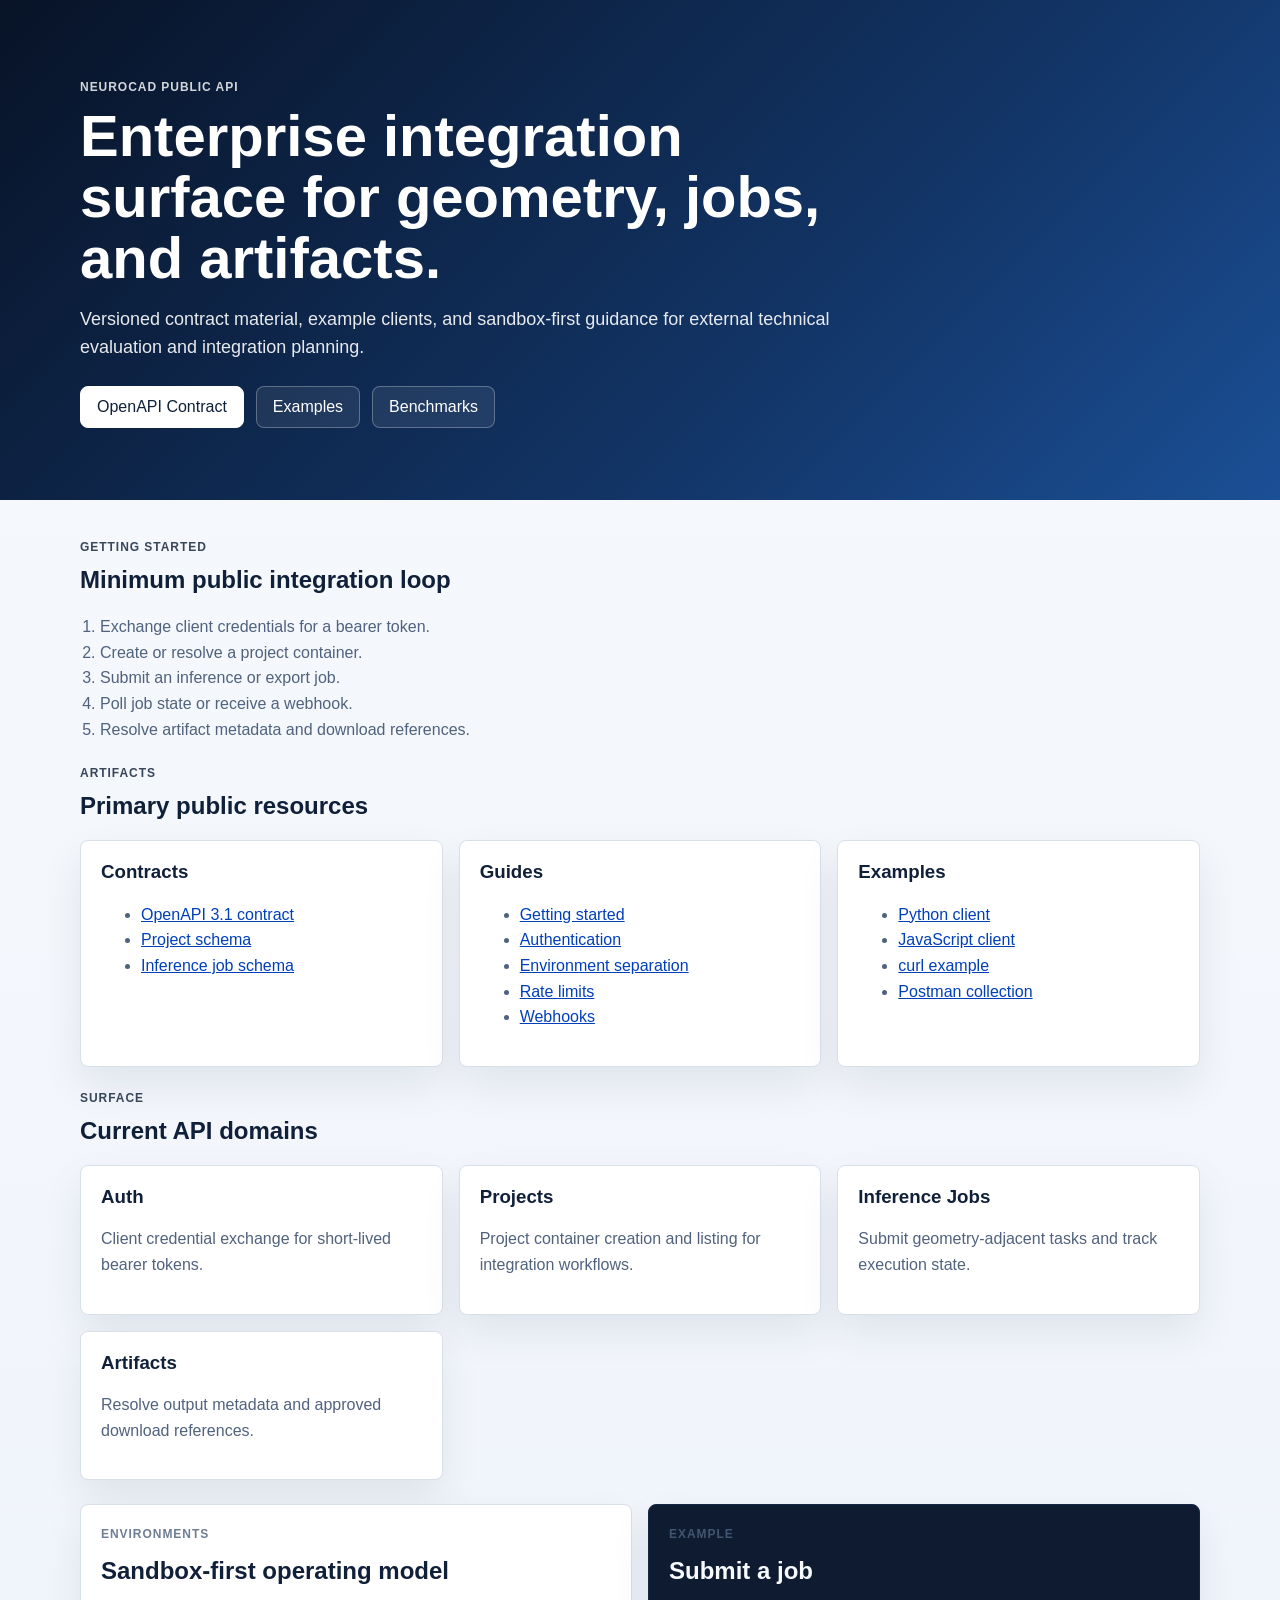
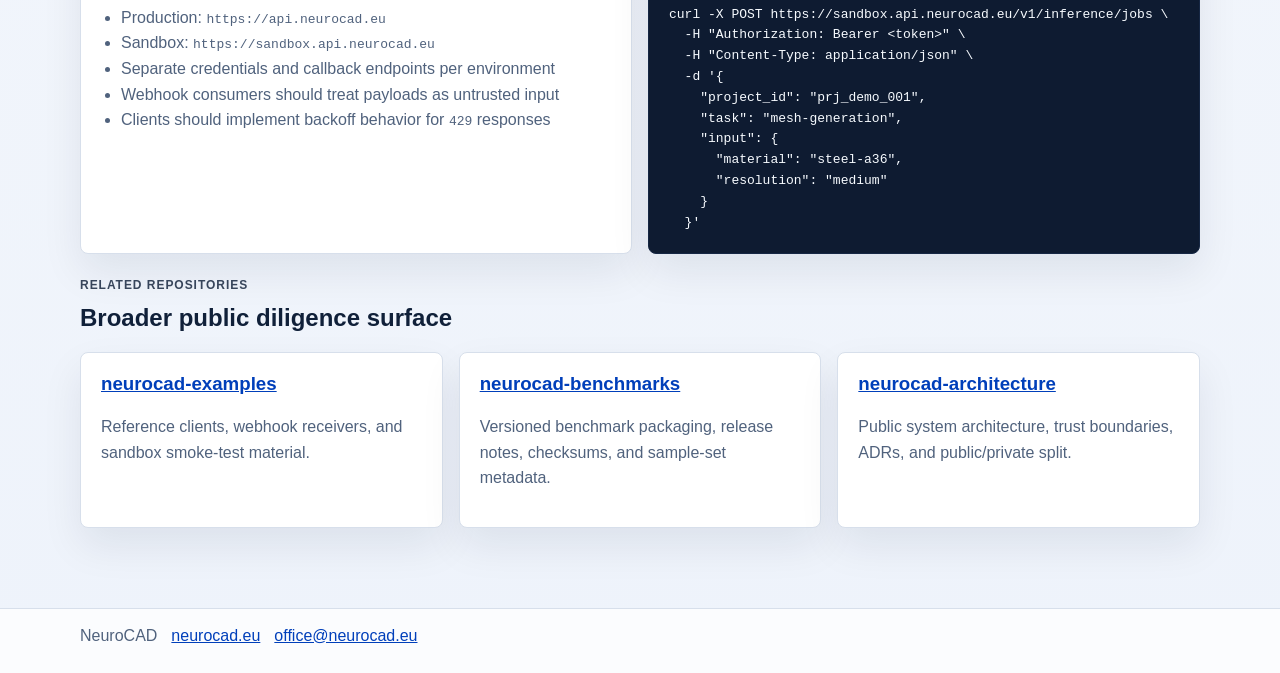
==== docs/index.html @ cb2d6a47 "docs: publish api docs portal" ====
<!doctype html>
<html lang="en">
  <head>
    <meta charset="utf-8" />
    <meta name="viewport" content="width=device-width, initial-scale=1" />
    <title>NeuroCAD Public API</title>
    <meta
      name="description"
      content="Public API contracts, schemas, examples, and integration guidance for NeuroCAD."
    />
    <link rel="stylesheet" href="./styles.css" />
  </head>
  <body>
    <header class="hero">
      <div class="hero__inner">
        <p class="eyebrow">NeuroCAD Public API</p>
        <h1>Enterprise integration surface for geometry, jobs, and artifacts.</h1>
        <p class="lead">
          Versioned contract material, example clients, and sandbox-first guidance
          for external technical evaluation and integration planning.
        </p>
        <div class="hero__actions">
          <a class="button button--primary" href="https://github.com/neurocad-eu/neurocad-api-docs/blob/main/openapi/openapi.yaml">OpenAPI Contract</a>
          <a class="button" href="https://github.com/neurocad-eu/neurocad-examples">Examples</a>
          <a class="button" href="https://github.com/neurocad-eu/neurocad-benchmarks">Benchmarks</a>
        </div>
      </div>
    </header>

    <main class="page">
      <section class="section">
        <div class="section__heading">
          <p class="section__eyebrow">Getting Started</p>
          <h2>Minimum public integration loop</h2>
        </div>
        <ol class="steps">
          <li>Exchange client credentials for a bearer token.</li>
          <li>Create or resolve a project container.</li>
          <li>Submit an inference or export job.</li>
          <li>Poll job state or receive a webhook.</li>
          <li>Resolve artifact metadata and download references.</li>
        </ol>
      </section>

      <section class="section">
        <div class="section__heading">
          <p class="section__eyebrow">Artifacts</p>
          <h2>Primary public resources</h2>
        </div>
        <div class="grid">
          <article class="card">
            <h3>Contracts</h3>
            <ul>
              <li><a href="https://github.com/neurocad-eu/neurocad-api-docs/blob/main/openapi/openapi.yaml">OpenAPI 3.1 contract</a></li>
              <li><a href="https://github.com/neurocad-eu/neurocad-api-docs/blob/main/schemas/project.schema.json">Project schema</a></li>
              <li><a href="https://github.com/neurocad-eu/neurocad-api-docs/blob/main/schemas/inference-job.schema.json">Inference job schema</a></li>
            </ul>
          </article>
          <article class="card">
            <h3>Guides</h3>
            <ul>
              <li><a href="https://github.com/neurocad-eu/neurocad-api-docs/blob/main/guides/getting-started.md">Getting started</a></li>
              <li><a href="https://github.com/neurocad-eu/neurocad-api-docs/blob/main/guides/authentication.md">Authentication</a></li>
              <li><a href="https://github.com/neurocad-eu/neurocad-api-docs/blob/main/guides/environment-separation.md">Environment separation</a></li>
              <li><a href="https://github.com/neurocad-eu/neurocad-api-docs/blob/main/guides/rate-limits.md">Rate limits</a></li>
              <li><a href="https://github.com/neurocad-eu/neurocad-api-docs/blob/main/guides/webhooks.md">Webhooks</a></li>
            </ul>
          </article>
          <article class="card">
            <h3>Examples</h3>
            <ul>
              <li><a href="https://github.com/neurocad-eu/neurocad-api-docs/blob/main/examples/python/basic_client.py">Python client</a></li>
              <li><a href="https://github.com/neurocad-eu/neurocad-api-docs/blob/main/examples/javascript/basic_client.mjs">JavaScript client</a></li>
              <li><a href="https://github.com/neurocad-eu/neurocad-api-docs/blob/main/examples/curl/create_inference_job.sh">curl example</a></li>
              <li><a href="https://github.com/neurocad-eu/neurocad-api-docs/blob/main/postman/neurocad-api.postman_collection.json">Postman collection</a></li>
            </ul>
          </article>
        </div>
      </section>

      <section class="section">
        <div class="section__heading">
          <p class="section__eyebrow">Surface</p>
          <h2>Current API domains</h2>
        </div>
        <div class="grid">
          <article class="card">
            <h3>Auth</h3>
            <p>Client credential exchange for short-lived bearer tokens.</p>
          </article>
          <article class="card">
            <h3>Projects</h3>
            <p>Project container creation and listing for integration workflows.</p>
          </article>
          <article class="card">
            <h3>Inference Jobs</h3>
            <p>Submit geometry-adjacent tasks and track execution state.</p>
          </article>
          <article class="card">
            <h3>Artifacts</h3>
            <p>Resolve output metadata and approved download references.</p>
          </article>
        </div>
      </section>

      <section class="section section--split">
        <article class="panel">
          <p class="section__eyebrow">Environments</p>
          <h2>Sandbox-first operating model</h2>
          <ul class="list">
            <li>Production: <code>https://api.neurocad.eu</code></li>
            <li>Sandbox: <code>https://sandbox.api.neurocad.eu</code></li>
            <li>Separate credentials and callback endpoints per environment</li>
            <li>Webhook consumers should treat payloads as untrusted input</li>
            <li>Clients should implement backoff behavior for <code>429</code> responses</li>
          </ul>
        </article>
        <article class="panel panel--code">
          <p class="section__eyebrow">Example</p>
          <h2>Submit a job</h2>
          <pre><code>curl -X POST https://sandbox.api.neurocad.eu/v1/inference/jobs \
  -H "Authorization: Bearer &lt;token&gt;" \
  -H "Content-Type: application/json" \
  -d '{
    "project_id": "prj_demo_001",
    "task": "mesh-generation",
    "input": {
      "material": "steel-a36",
      "resolution": "medium"
    }
  }'</code></pre>
        </article>
      </section>

      <section class="section">
        <div class="section__heading">
          <p class="section__eyebrow">Related repositories</p>
          <h2>Broader public diligence surface</h2>
        </div>
        <div class="grid">
          <article class="card">
            <h3><a href="https://github.com/neurocad-eu/neurocad-examples">neurocad-examples</a></h3>
            <p>Reference clients, webhook receivers, and sandbox smoke-test material.</p>
          </article>
          <article class="card">
            <h3><a href="https://github.com/neurocad-eu/neurocad-benchmarks">neurocad-benchmarks</a></h3>
            <p>Versioned benchmark packaging, release notes, checksums, and sample-set metadata.</p>
          </article>
          <article class="card">
            <h3><a href="https://github.com/neurocad-eu/neurocad-architecture">neurocad-architecture</a></h3>
            <p>Public system architecture, trust boundaries, ADRs, and public/private split.</p>
          </article>
        </div>
      </section>
    </main>

    <footer class="footer">
      <div class="footer__inner">
        <span>NeuroCAD</span>
        <a href="https://neurocad.eu">neurocad.eu</a>
        <a href="mailto:office@neurocad.eu">office@neurocad.eu</a>
      </div>
    </footer>
  </body>
</html>
---- docs/styles.css ----
:root {
  color-scheme: light;
  --bg: #f5f7fb;
  --surface: #ffffff;
  --surface-alt: #eef3fb;
  --text: #102039;
  --muted: #50627d;
  --border: #d7dfeb;
  --accent: #0057ff;
  --accent-dark: #003fba;
  --shadow: 0 18px 40px rgba(11, 25, 52, 0.08);
}

* {
  box-sizing: border-box;
}

body {
  margin: 0;
  font-family: Inter, Arial, sans-serif;
  color: var(--text);
  background: linear-gradient(180deg, #f7f9fc 0%, #eef3fb 100%);
}

a {
  color: var(--accent-dark);
}

.hero {
  background: linear-gradient(135deg, #081327 0%, #123465 62%, #1b4f96 100%);
  color: #fff;
}

.hero__inner,
.page,
.footer__inner {
  width: min(1120px, calc(100% - 32px));
  margin: 0 auto;
}

.hero__inner {
  padding: 80px 0 72px;
}

.eyebrow,
.section__eyebrow {
  margin: 0 0 12px;
  font-size: 12px;
  font-weight: 700;
  text-transform: uppercase;
  letter-spacing: 0.08em;
  opacity: 0.82;
}

h1,
h2,
h3,
p {
  margin-top: 0;
}

h1 {
  max-width: 800px;
  margin-bottom: 16px;
  font-size: clamp(34px, 5vw, 58px);
  line-height: 1.05;
}

.lead {
  max-width: 760px;
  margin-bottom: 24px;
  font-size: 18px;
  line-height: 1.6;
  color: rgba(255, 255, 255, 0.9);
}

.hero__actions {
  display: flex;
  flex-wrap: wrap;
  gap: 12px;
}

.button {
  display: inline-flex;
  align-items: center;
  justify-content: center;
  min-height: 42px;
  padding: 0 16px;
  border: 1px solid rgba(255, 255, 255, 0.28);
  border-radius: 8px;
  color: #fff;
  text-decoration: none;
  background: rgba(255, 255, 255, 0.08);
}

.button--primary {
  background: #fff;
  color: #102039;
  border-color: #fff;
}

.page {
  padding: 40px 0 56px;
}

.section {
  margin-bottom: 24px;
}

.section__heading {
  margin-bottom: 16px;
}

.grid {
  display: grid;
  grid-template-columns: repeat(3, minmax(0, 1fr));
  gap: 16px;
}

.card,
.panel {
  padding: 20px;
  background: var(--surface);
  border: 1px solid var(--border);
  border-radius: 8px;
  box-shadow: var(--shadow);
}

.card p,
.panel p,
.card li,
.panel li,
.steps li {
  color: var(--muted);
  line-height: 1.6;
}

.steps {
  margin: 0;
  padding-left: 20px;
}

.section--split {
  display: grid;
  grid-template-columns: repeat(2, minmax(0, 1fr));
  gap: 16px;
}

.panel--code {
  background: #0e1b31;
  color: #f7fbff;
  border-color: #162744;
}

.panel--code pre {
  margin: 0;
  overflow: auto;
}

.panel--code code {
  font-family: "SFMono-Regular", Consolas, monospace;
  font-size: 13px;
  line-height: 1.6;
}

.list {
  margin: 0;
  padding-left: 20px;
}

.footer {
  border-top: 1px solid var(--border);
  background: rgba(255, 255, 255, 0.75);
}

.footer__inner {
  display: flex;
  flex-wrap: wrap;
  gap: 14px;
  padding: 18px 0 28px;
  color: var(--muted);
}

@media (max-width: 900px) {
  .grid,
  .section--split {
    grid-template-columns: 1fr;
  }
}
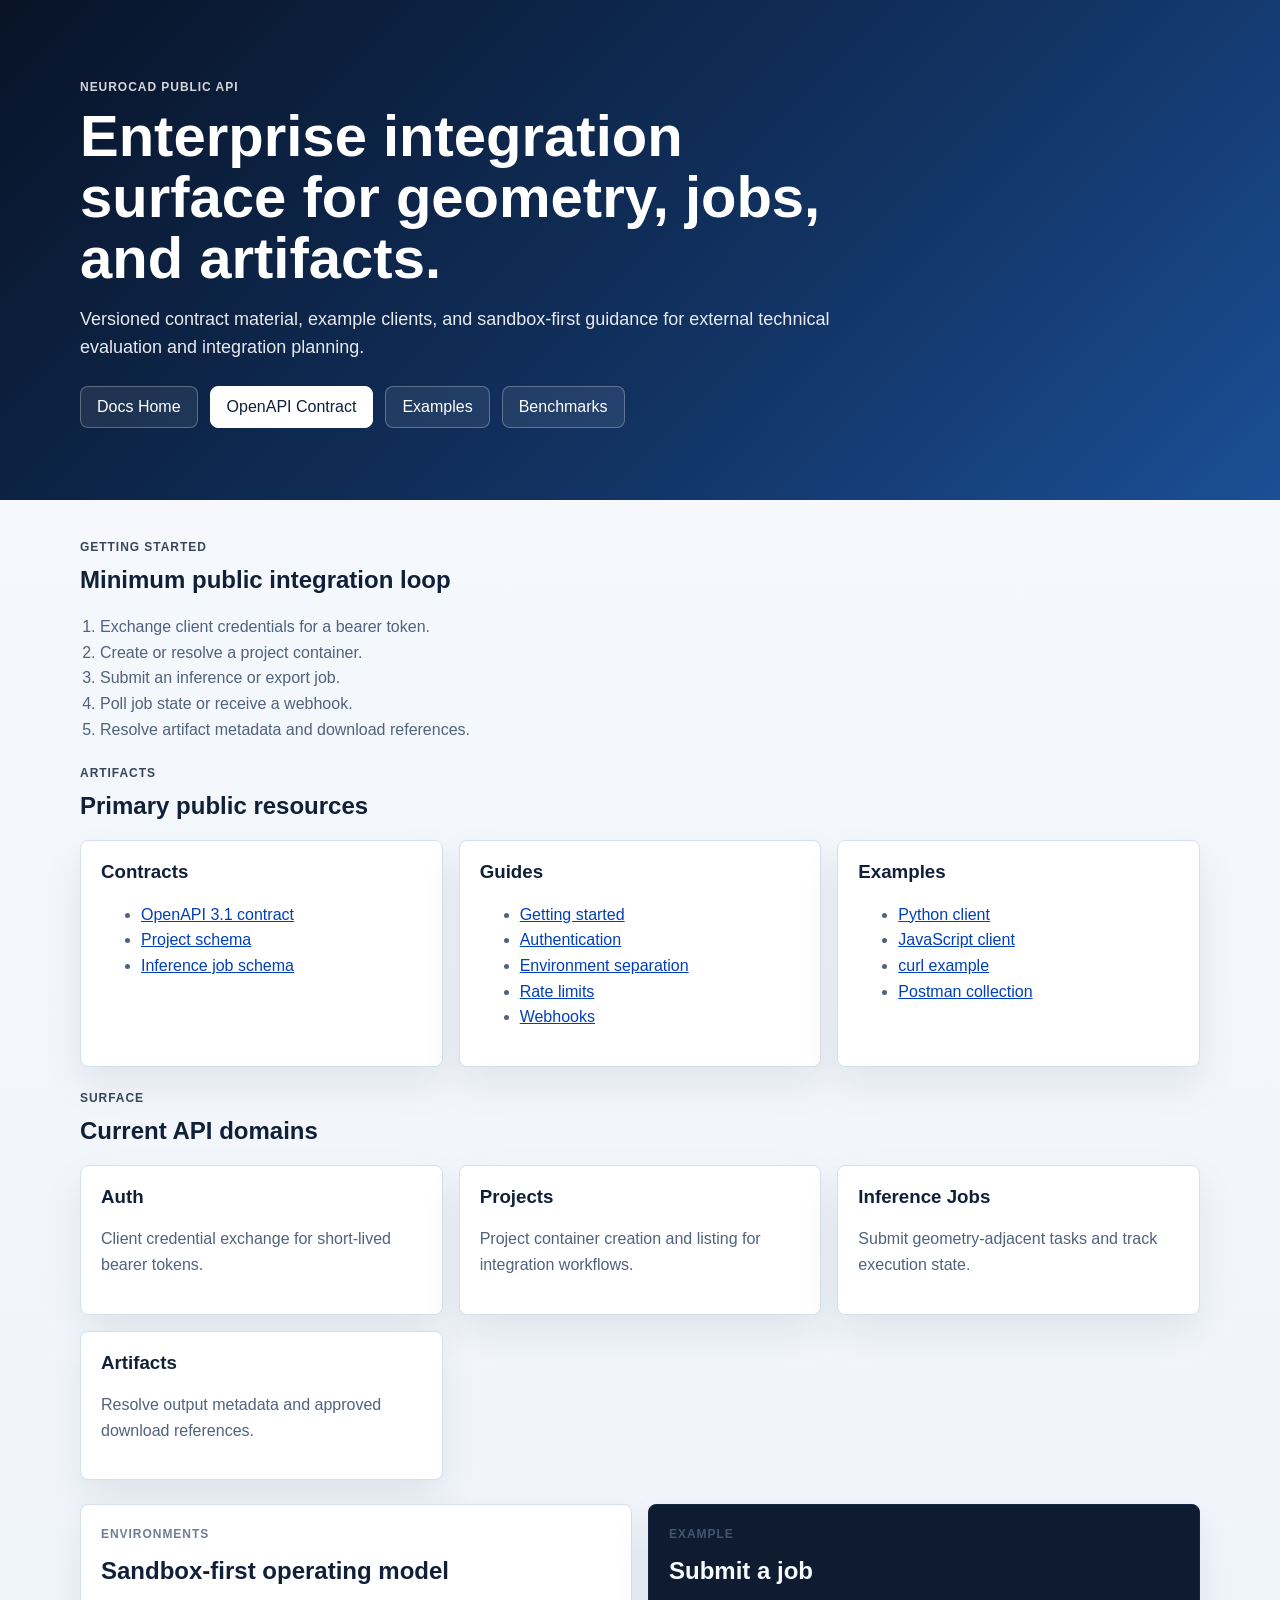
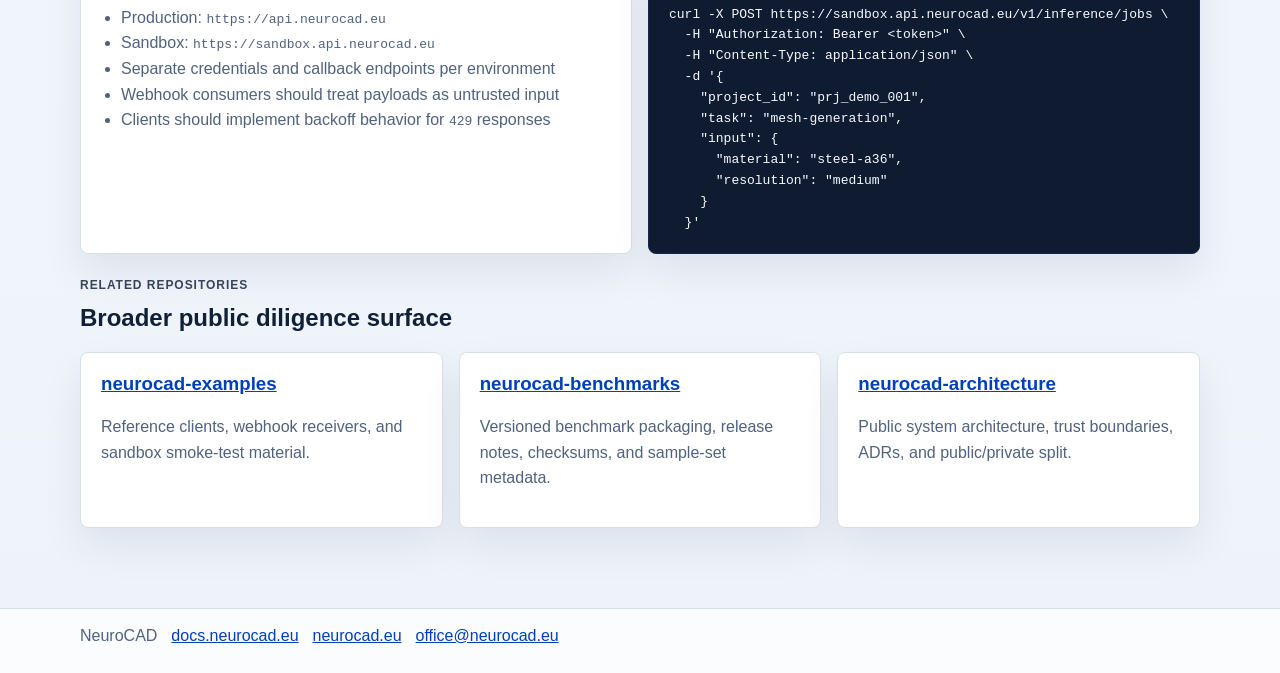
==== commit dbb6cddd: "docs: switch portal to custom domain" ====
--- a/docs/index.html
+++ b/docs/index.html
@@ -8,6 +8,7 @@
       name="description"
       content="Public API contracts, schemas, examples, and integration guidance for NeuroCAD."
     />
+    <link rel="canonical" href="https://docs.neurocad.eu/" />
     <link rel="stylesheet" href="./styles.css" />
   </head>
   <body>
@@ -20,6 +21,7 @@
           for external technical evaluation and integration planning.
         </p>
         <div class="hero__actions">
+          <a class="button" href="https://docs.neurocad.eu/">Docs Home</a>
           <a class="button button--primary" href="https://github.com/neurocad-eu/neurocad-api-docs/blob/main/openapi/openapi.yaml">OpenAPI Contract</a>
           <a class="button" href="https://github.com/neurocad-eu/neurocad-examples">Examples</a>
           <a class="button" href="https://github.com/neurocad-eu/neurocad-benchmarks">Benchmarks</a>
@@ -157,6 +159,7 @@
     <footer class="footer">
       <div class="footer__inner">
         <span>NeuroCAD</span>
+        <a href="https://docs.neurocad.eu">docs.neurocad.eu</a>
         <a href="https://neurocad.eu">neurocad.eu</a>
         <a href="mailto:office@neurocad.eu">office@neurocad.eu</a>
       </div>
